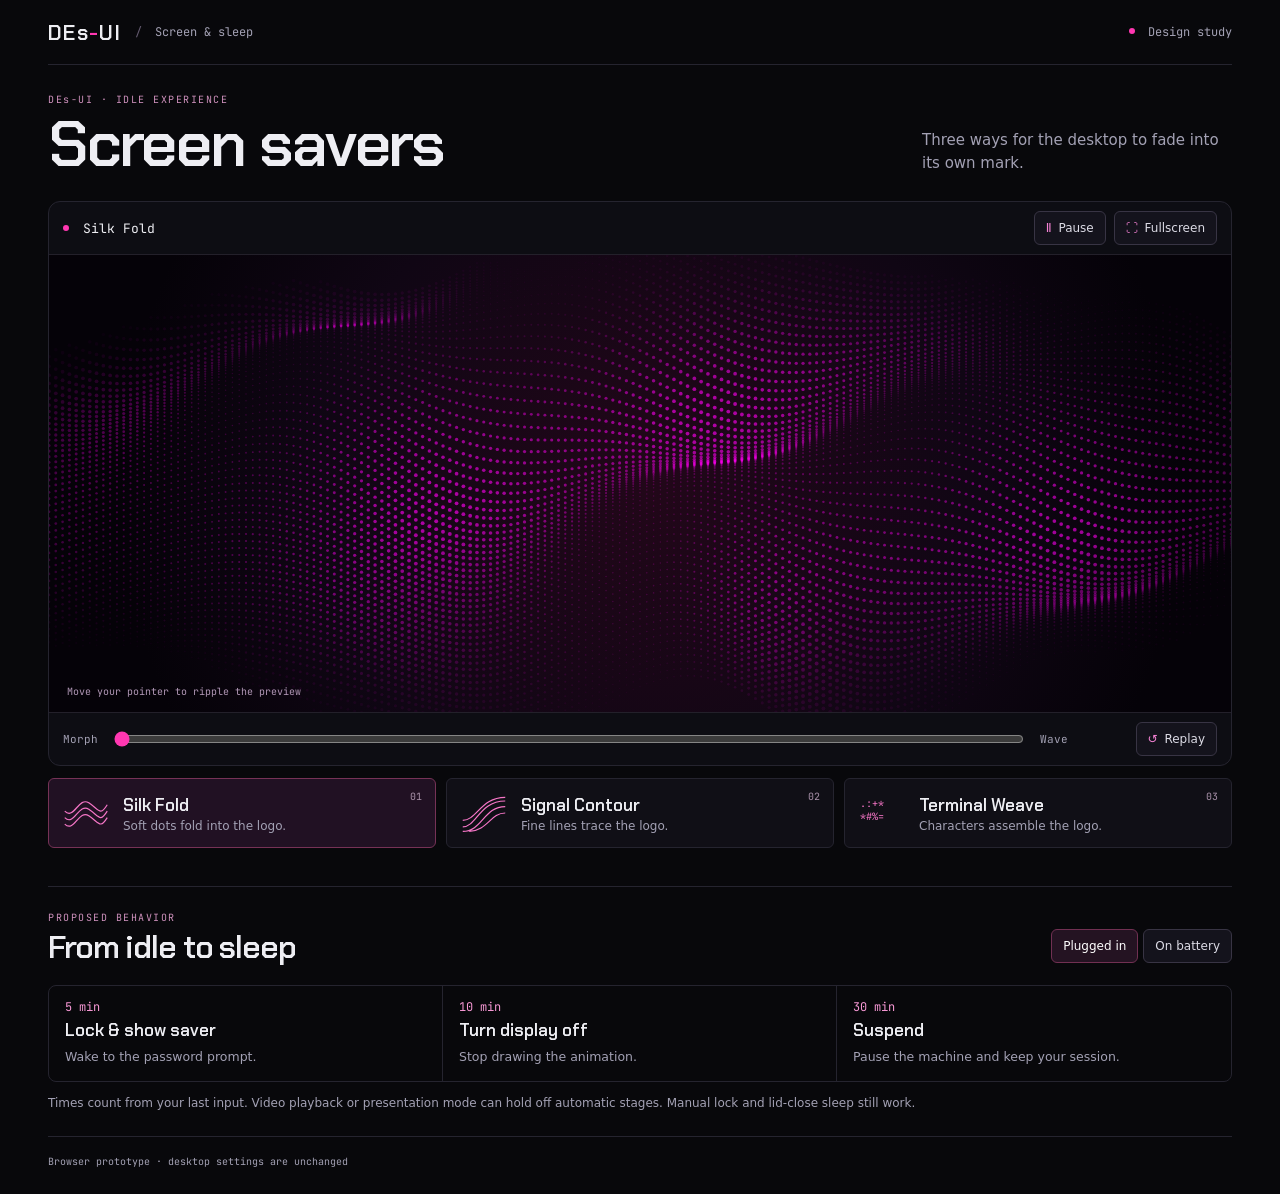
==== docs/prototypes/idle-saver/index.html @ c8d51416 "Prototype DEs-UI screensavers and idle power flow" ====
<!doctype html>
<html lang="en">
<head>
<meta charset="utf-8">
<meta name="viewport" content="width=device-width,initial-scale=1">
<meta name="theme-color" content="#08080b">
<title>DEs-UI · Screen savers</title>
<link rel="stylesheet" href="saver.css">
<script src="saver.js" defer></script>
</head>
<body>
<main class="page">
  <header class="mast">
    <span class="brand">DEs<span>-</span>UI</span>
    <span class="mast-slash" aria-hidden="true">/</span>
    <span>Screen &amp; sleep</span>
    <span class="edition"><i></i> Design study</span>
  </header>
  <section class="intro" aria-labelledby="title">
    <div><p class="eyebrow">DEs-UI · IDLE EXPERIENCE</p><h1 id="title">Screen savers</h1></div>
    <p>Three ways for the desktop to fade into its own mark.</p>
  </section>
  <section class="studio" id="studio" aria-label="Interactive screensaver preview">
    <div class="toolbar">
      <span class="preview-label"><i></i> <span id="preview-name">Silk Fold</span></span>
      <div class="tools">
        <button id="pause" type="button" aria-pressed="false"><span aria-hidden="true">Ⅱ</span> <span id="pause-label">Pause</span></button>
        <button id="full" type="button"><span aria-hidden="true">⛶</span> <span id="full-label">Fullscreen</span></button>
      </div>
    </div>
    <div class="screen" id="screen">
      <canvas id="waves" aria-hidden="true"></canvas>
      <p class="sr-only" id="canvas-description">Soft magenta dots move like folded silk and gather into the DEs-UI logo.</p>
      <span class="screen-note" id="motion-note">Move your pointer to ripple the preview</span>
    </div>
    <div class="transport">
      <label for="phase">Morph</label>
      <input id="phase" type="range" min="0" max="100" value="0" aria-label="Logo morph position">
      <output id="phase-label" for="phase">Wave</output>
      <button id="replay" type="button"><span aria-hidden="true">↺</span> Replay</button>
    </div>
  </section>
  <section class="studies" aria-label="Screensaver studies">
    <button class="study" type="button" data-style="silk" aria-pressed="true">
      <svg class="sample" viewBox="0 0 52 40" aria-hidden="true"><path d="M3 25C13 35 18 9 29 16s12 15 20 2M3 18C13 28 18 2 29 9s12 15 20 2M3 32C13 42 18 16 29 23s12 15 20 2"/></svg>
      <span><span class="study-title">Silk Fold</span><span class="study-copy">Soft dots fold into the logo.</span></span><span class="number">01</span>
    </button>
    <button class="study" type="button" data-style="contour" aria-pressed="false">
      <svg class="sample" viewBox="0 0 52 40" aria-hidden="true"><path d="M3 35C18 35 21 7 49 7M3 28C18 28 23 3 49 3M3 40C24 40 26 13 49 13M10 40C30 39 33 20 49 20"/></svg>
      <span><span class="study-title">Signal Contour</span><span class="study-copy">Fine lines trace the logo.</span></span><span class="number">02</span>
    </button>
    <button class="study" type="button" data-style="terminal" aria-pressed="false">
      <svg class="sample terminal" viewBox="0 0 52 40" aria-hidden="true"><text x="2" y="14">.:+*</text><text x="2" y="28">*#%=</text></svg>
      <span><span class="study-title">Terminal Weave</span><span class="study-copy">Characters assemble the logo.</span></span><span class="number">03</span>
    </button>
  </section>
  <section class="policy" aria-labelledby="policy-title">
    <div class="policy-head">
      <div><p class="eyebrow">PROPOSED BEHAVIOR</p><h2 id="policy-title">From idle to sleep</h2></div>
      <div class="power-toggle" aria-label="Power source">
        <button type="button" data-power="plugged" aria-pressed="true">Plugged in</button>
        <button type="button" data-power="battery" aria-pressed="false">On battery</button>
      </div>
    </div>
    <ol class="timeline">
      <li><span id="lock-time">5 min</span><strong>Lock &amp; show saver</strong><small>Wake to the password prompt.</small></li>
      <li><span id="off-time">10 min</span><strong>Turn display off</strong><small>Stop drawing the animation.</small></li>
      <li><span id="sleep-time">30 min</span><strong>Suspend</strong><small>Pause the machine and keep your session.</small></li>
    </ol>
    <p class="policy-note" id="policy-note">Times count from your last input. Video playback or presentation mode can hold off automatic stages. Manual lock and lid-close sleep still work.</p>
  </section>
  <footer>Browser prototype · desktop settings are unchanged</footer>
</main>
</body>
</html>
---- docs/prototypes/idle-saver/saver.css ----
@font-face{font-family:Chakra;src:url(../../../shell/assets/fonts/ChakraPetch-SemiBold.ttf)}
@font-face{font-family:JetBrains;src:url(../../../shell/assets/fonts/JetBrainsMono.ttf)}
:root{color-scheme:dark;--surface:#0d0d13;--ground:#08080b;--line:#25242f;--white:#eeeef3;--muted:#a3a1b4;--accent:#ff37b1;--mono:JetBrains,ui-monospace,monospace;--display:Chakra,system-ui,sans-serif}
*{box-sizing:border-box}body{margin:0;background:var(--ground);color:var(--white);font:15px/1.5 system-ui,sans-serif}button,input{font:inherit}button{cursor:pointer}button:focus-visible,input:focus-visible{outline:2px solid var(--accent);outline-offset:3px}button:hover{border-color:#7c5573}button[aria-pressed=true]{color:#fff;background:#241322;border-color:#713052}
.page{width:min(1320px,calc(100% - 96px));margin:auto}.mast{height:65px;display:flex;align-items:center;gap:13px;border-bottom:1px solid var(--line);color:var(--muted);font:12px var(--mono)}.brand{font:21px var(--display);letter-spacing:.06em;color:var(--white)}.brand span{color:var(--accent)}.mast-slash{color:#655b71}.edition{margin-left:auto}.edition i,.preview-label i{display:inline-block;width:6px;height:6px;border-radius:50%;background:var(--accent);margin-right:6px;vertical-align:2px}.intro{display:flex;justify-content:space-between;align-items:end;gap:25px;padding:28px 0 24px}.eyebrow{margin:0 0 7px;color:#cf91bd;font:10px var(--mono);letter-spacing:.15em}.intro h1,.policy h2{margin:0;font-family:var(--display);font-weight:600;letter-spacing:-.035em;line-height:1}.intro h1{font-size:clamp(38px,5vw,66px)}.intro>p{max-width:310px;color:var(--muted);margin:0 0 3px}
.studio{overflow:hidden;border:1px solid var(--line);border-radius:12px;background:var(--surface)}.toolbar,.transport{display:flex;align-items:center;gap:14px;padding:9px 14px;min-height:51px}.toolbar{justify-content:space-between}.preview-label{font:13px var(--mono)}.tools{display:flex;gap:8px}button{border:1px solid #383444;border-radius:6px;background:#14131c;color:#dcdbe5;padding:5px 11px;min-height:34px}.tools button,.transport button,.power-toggle button{font-size:12px}.tools button span[aria-hidden],.transport button span[aria-hidden]{margin-right:3px;color:#f582d4}
.screen{height:clamp(315px,51vh,680px);min-height:0;position:relative;background:#030205;overflow:hidden;border-block:1px solid #23202a}.screen canvas{display:block;width:100%;height:100%}.screen-note{position:absolute;bottom:14px;left:18px;color:#b298b7;font:10px var(--mono);pointer-events:none}.transport label,.transport output{font:11px var(--mono);color:var(--muted)}.transport output{width:82px}.transport input{accent-color:var(--accent);min-width:0;flex:1}
.studies{display:grid;grid-template-columns:repeat(3,minmax(0,1fr));gap:10px;margin:12px 0 0}.study{display:grid;grid-template-columns:48px minmax(0,1fr) auto;align-items:center;text-align:left;gap:13px;padding:11px 13px;background:#100f16;border-color:var(--line);min-height:70px}.study[aria-pressed=true]{background:#211123;border-color:#763256}.study-title{display:block;font:17px var(--display);color:var(--white)}.study-copy{display:block;font:12px system-ui;color:var(--muted);margin-top:3px}.number{align-self:start;color:#a992aa;font:10px var(--mono)}.sample{width:48px;height:40px;fill:none;stroke:#f575c6;stroke-width:1.3}.sample.terminal{font:11px var(--mono);fill:#f575c6;stroke:none}
.policy{margin:38px 0 18px;border-block:1px solid var(--line);padding:24px 0}.policy-head{display:flex;justify-content:space-between;align-items:end;gap:12px}.policy h2{font-size:32px}.power-toggle{display:flex;gap:5px}.timeline{display:grid;grid-template-columns:repeat(3,1fr);padding:0;list-style:none;margin:22px 0 10px;border:1px solid var(--line);border-radius:8px}.timeline li{padding:13px 16px;border-right:1px solid var(--line)}.timeline li:last-child{border:0}.timeline span{display:block;font:12px var(--mono);color:#f798d5}.timeline strong{display:block;margin:4px 0;font:17px var(--display)}.timeline small,.policy-note,footer{color:var(--muted)}.policy-note{font-size:12px;margin:12px 0 0}footer{font:10px var(--mono);padding-bottom:26px}.sr-only{position:absolute;width:1px;height:1px;clip-path:inset(50%);white-space:nowrap;overflow:hidden}
.studio:fullscreen{display:flex;flex-direction:column;border:0;border-radius:0;background:#030205}.studio:fullscreen .screen{height:auto;flex:1;border:0}.studio:fullscreen .toolbar{position:absolute;top:12px;right:15px;z-index:2;background:#0b0813cc;border:1px solid #3e2639;border-radius:8px;opacity:.9;gap:14px}.studio:fullscreen .transport{display:none}
@media(max-width:850px){.page{width:calc(100% - 36px)}.study{gap:7px;padding:10px 8px;grid-template-columns:33px 1fr}.sample{width:33px}.number{display:none}.study-copy{font-size:11px}}
@media(max-width:560px){.mast{height:52px}.edition{display:none}.intro{display:block;padding:20px 0}.intro>p{margin-top:9px}.studies{grid-template-columns:1fr;gap:5px}.study{min-height:51px;padding:5px 10px}.study-copy{display:inline}.study-title{display:inline;margin-right:6px}.timeline{grid-template-columns:1fr}.timeline li{border-right:0;border-bottom:1px solid var(--line)}.policy-head{align-items:start;flex-direction:column}.screen-note{bottom:9px;left:10px}.toolbar,.transport{gap:8px;padding-inline:8px}.transport output{width:55px}}
button:disabled{opacity:.45;cursor:default}
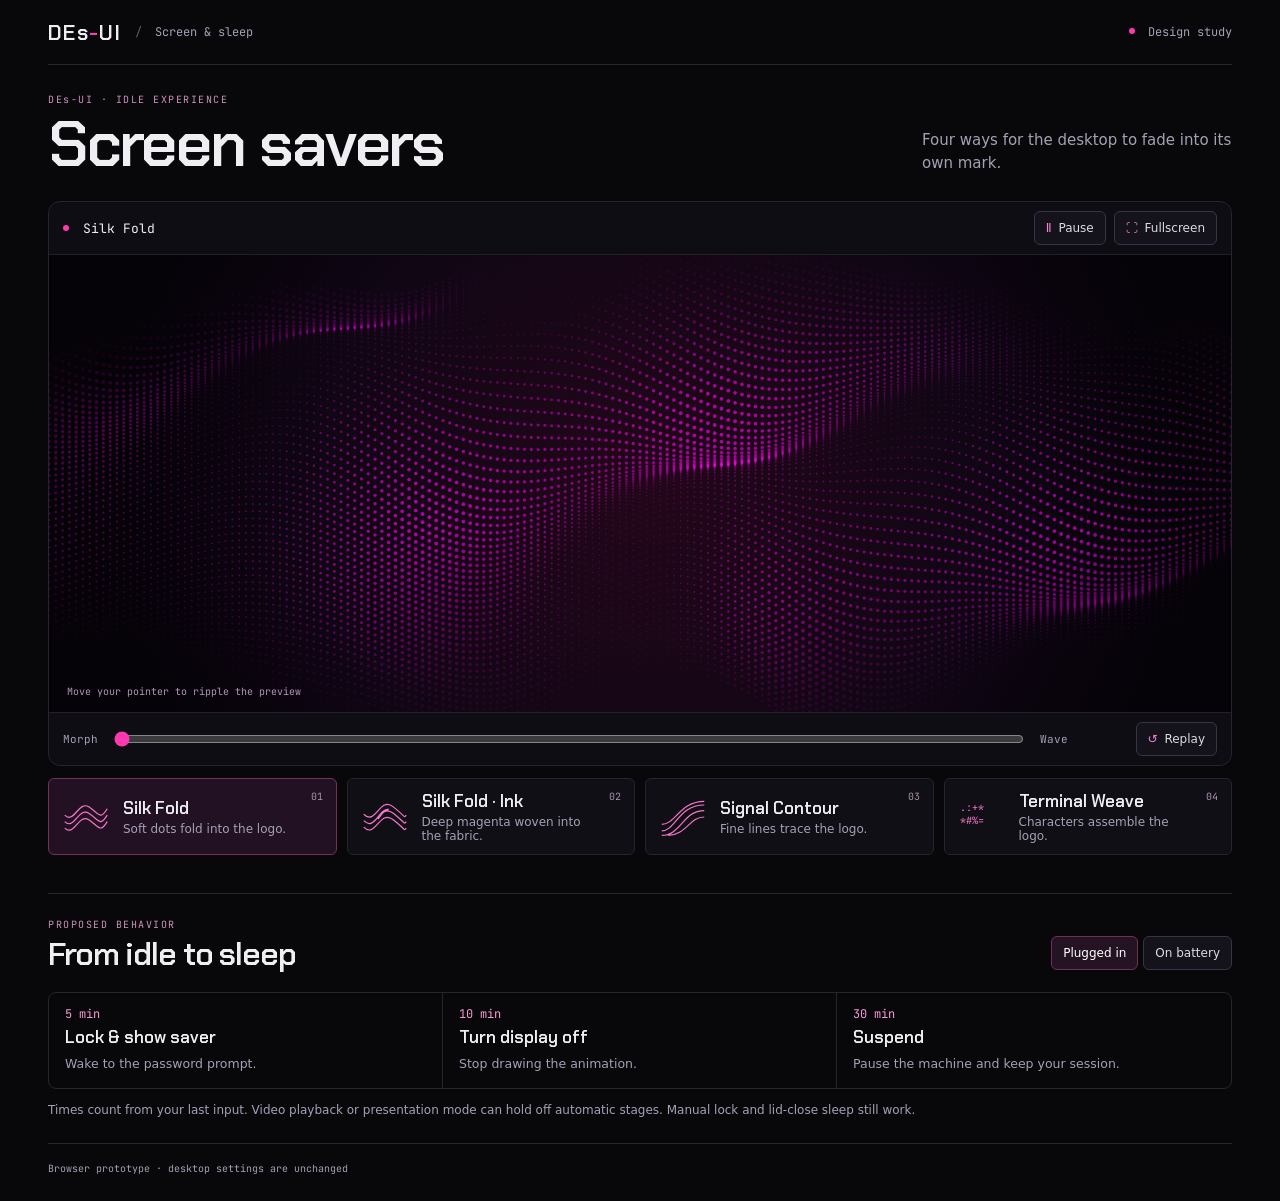
==== commit 572faf97: "Weave the DEs-UI wordmark into Silk Fold" ====
--- a/docs/prototypes/idle-saver/index.html
+++ b/docs/prototypes/idle-saver/index.html
@@ -18,7 +18,7 @@
   </header>
   <section class="intro" aria-labelledby="title">
     <div><p class="eyebrow">DEs-UI · IDLE EXPERIENCE</p><h1 id="title">Screen savers</h1></div>
-    <p>Three ways for the desktop to fade into its own mark.</p>
+    <p>Four ways for the desktop to fade into its own mark.</p>
   </section>
   <section class="studio" id="studio" aria-label="Interactive screensaver preview">
     <div class="toolbar">
@@ -34,8 +34,8 @@
       <span class="screen-note" id="motion-note">Move your pointer to ripple the preview</span>
     </div>
     <div class="transport">
-      <label for="phase">Morph</label>
-      <input id="phase" type="range" min="0" max="100" value="0" aria-label="Logo morph position">
+      <label id="phase-caption" for="phase">Morph</label>
+      <input id="phase" type="range" min="0" max="100" value="0">
       <output id="phase-label" for="phase">Wave</output>
       <button id="replay" type="button"><span aria-hidden="true">↺</span> Replay</button>
     </div>
@@ -45,13 +45,17 @@
       <svg class="sample" viewBox="0 0 52 40" aria-hidden="true"><path d="M3 25C13 35 18 9 29 16s12 15 20 2M3 18C13 28 18 2 29 9s12 15 20 2M3 32C13 42 18 16 29 23s12 15 20 2"/></svg>
       <span><span class="study-title">Silk Fold</span><span class="study-copy">Soft dots fold into the logo.</span></span><span class="number">01</span>
     </button>
+    <button class="study" type="button" data-style="silk-ink" aria-pressed="false">
+      <svg class="sample" viewBox="0 0 52 40" aria-hidden="true"><path d="M3 24C16 37 20 4 35 16s11 12 14 9M3 17C16 30 20-3 35 9s11 12 14 9M3 31C16 44 20 11 35 23s11 12 14 9"/><path stroke-width="2.4" d="M18 22c4-6 7-10 12-10"/></svg>
+      <span><span class="study-title">Silk Fold · Ink</span><span class="study-copy">Deep magenta woven into the fabric.</span></span><span class="number">02</span>
+    </button>
     <button class="study" type="button" data-style="contour" aria-pressed="false">
       <svg class="sample" viewBox="0 0 52 40" aria-hidden="true"><path d="M3 35C18 35 21 7 49 7M3 28C18 28 23 3 49 3M3 40C24 40 26 13 49 13M10 40C30 39 33 20 49 20"/></svg>
-      <span><span class="study-title">Signal Contour</span><span class="study-copy">Fine lines trace the logo.</span></span><span class="number">02</span>
+      <span><span class="study-title">Signal Contour</span><span class="study-copy">Fine lines trace the logo.</span></span><span class="number">03</span>
     </button>
     <button class="study" type="button" data-style="terminal" aria-pressed="false">
       <svg class="sample terminal" viewBox="0 0 52 40" aria-hidden="true"><text x="2" y="14">.:+*</text><text x="2" y="28">*#%=</text></svg>
-      <span><span class="study-title">Terminal Weave</span><span class="study-copy">Characters assemble the logo.</span></span><span class="number">03</span>
+      <span><span class="study-title">Terminal Weave</span><span class="study-copy">Characters assemble the logo.</span></span><span class="number">04</span>
     </button>
   </section>
   <section class="policy" aria-labelledby="policy-title">
--- a/docs/prototypes/idle-saver/saver.css
+++ b/docs/prototypes/idle-saver/saver.css
@@ -5,9 +5,9 @@
 .page{width:min(1320px,calc(100% - 96px));margin:auto}.mast{height:65px;display:flex;align-items:center;gap:13px;border-bottom:1px solid var(--line);color:var(--muted);font:12px var(--mono)}.brand{font:21px var(--display);letter-spacing:.06em;color:var(--white)}.brand span{color:var(--accent)}.mast-slash{color:#655b71}.edition{margin-left:auto}.edition i,.preview-label i{display:inline-block;width:6px;height:6px;border-radius:50%;background:var(--accent);margin-right:6px;vertical-align:2px}.intro{display:flex;justify-content:space-between;align-items:end;gap:25px;padding:28px 0 24px}.eyebrow{margin:0 0 7px;color:#cf91bd;font:10px var(--mono);letter-spacing:.15em}.intro h1,.policy h2{margin:0;font-family:var(--display);font-weight:600;letter-spacing:-.035em;line-height:1}.intro h1{font-size:clamp(38px,5vw,66px)}.intro>p{max-width:310px;color:var(--muted);margin:0 0 3px}
 .studio{overflow:hidden;border:1px solid var(--line);border-radius:12px;background:var(--surface)}.toolbar,.transport{display:flex;align-items:center;gap:14px;padding:9px 14px;min-height:51px}.toolbar{justify-content:space-between}.preview-label{font:13px var(--mono)}.tools{display:flex;gap:8px}button{border:1px solid #383444;border-radius:6px;background:#14131c;color:#dcdbe5;padding:5px 11px;min-height:34px}.tools button,.transport button,.power-toggle button{font-size:12px}.tools button span[aria-hidden],.transport button span[aria-hidden]{margin-right:3px;color:#f582d4}
 .screen{height:clamp(315px,51vh,680px);min-height:0;position:relative;background:#030205;overflow:hidden;border-block:1px solid #23202a}.screen canvas{display:block;width:100%;height:100%}.screen-note{position:absolute;bottom:14px;left:18px;color:#b298b7;font:10px var(--mono);pointer-events:none}.transport label,.transport output{font:11px var(--mono);color:var(--muted)}.transport output{width:82px}.transport input{accent-color:var(--accent);min-width:0;flex:1}
-.studies{display:grid;grid-template-columns:repeat(3,minmax(0,1fr));gap:10px;margin:12px 0 0}.study{display:grid;grid-template-columns:48px minmax(0,1fr) auto;align-items:center;text-align:left;gap:13px;padding:11px 13px;background:#100f16;border-color:var(--line);min-height:70px}.study[aria-pressed=true]{background:#211123;border-color:#763256}.study-title{display:block;font:17px var(--display);color:var(--white)}.study-copy{display:block;font:12px system-ui;color:var(--muted);margin-top:3px}.number{align-self:start;color:#a992aa;font:10px var(--mono)}.sample{width:48px;height:40px;fill:none;stroke:#f575c6;stroke-width:1.3}.sample.terminal{font:11px var(--mono);fill:#f575c6;stroke:none}
+.studies{display:grid;grid-template-columns:repeat(4,minmax(0,1fr));gap:10px;margin:12px 0 0}.study{display:grid;grid-template-columns:48px minmax(0,1fr) auto;align-items:center;text-align:left;gap:13px;padding:11px 13px;background:#100f16;border-color:var(--line);min-height:70px}.study[aria-pressed=true]{background:#211123;border-color:#763256}.study-title{display:block;font:17px var(--display);color:var(--white)}.study-copy{display:block;font:12px system-ui;color:var(--muted);margin-top:3px}.number{align-self:start;color:#a992aa;font:10px var(--mono)}.sample{width:48px;height:40px;fill:none;stroke:#f575c6;stroke-width:1.3}.sample.terminal{font:11px var(--mono);fill:#f575c6;stroke:none}
 .policy{margin:38px 0 18px;border-block:1px solid var(--line);padding:24px 0}.policy-head{display:flex;justify-content:space-between;align-items:end;gap:12px}.policy h2{font-size:32px}.power-toggle{display:flex;gap:5px}.timeline{display:grid;grid-template-columns:repeat(3,1fr);padding:0;list-style:none;margin:22px 0 10px;border:1px solid var(--line);border-radius:8px}.timeline li{padding:13px 16px;border-right:1px solid var(--line)}.timeline li:last-child{border:0}.timeline span{display:block;font:12px var(--mono);color:#f798d5}.timeline strong{display:block;margin:4px 0;font:17px var(--display)}.timeline small,.policy-note,footer{color:var(--muted)}.policy-note{font-size:12px;margin:12px 0 0}footer{font:10px var(--mono);padding-bottom:26px}.sr-only{position:absolute;width:1px;height:1px;clip-path:inset(50%);white-space:nowrap;overflow:hidden}
 .studio:fullscreen{display:flex;flex-direction:column;border:0;border-radius:0;background:#030205}.studio:fullscreen .screen{height:auto;flex:1;border:0}.studio:fullscreen .toolbar{position:absolute;top:12px;right:15px;z-index:2;background:#0b0813cc;border:1px solid #3e2639;border-radius:8px;opacity:.9;gap:14px}.studio:fullscreen .transport{display:none}
-@media(max-width:850px){.page{width:calc(100% - 36px)}.study{gap:7px;padding:10px 8px;grid-template-columns:33px 1fr}.sample{width:33px}.number{display:none}.study-copy{font-size:11px}}
+@media(max-width:850px){.studies{grid-template-columns:repeat(2,minmax(0,1fr))}.page{width:calc(100% - 36px)}.study{gap:7px;padding:10px 8px;grid-template-columns:33px 1fr}.sample{width:33px}.number{display:none}.study-copy{font-size:11px}}
 @media(max-width:560px){.mast{height:52px}.edition{display:none}.intro{display:block;padding:20px 0}.intro>p{margin-top:9px}.studies{grid-template-columns:1fr;gap:5px}.study{min-height:51px;padding:5px 10px}.study-copy{display:inline}.study-title{display:inline;margin-right:6px}.timeline{grid-template-columns:1fr}.timeline li{border-right:0;border-bottom:1px solid var(--line)}.policy-head{align-items:start;flex-direction:column}.screen-note{bottom:9px;left:10px}.toolbar,.transport{gap:8px;padding-inline:8px}.transport output{width:55px}}
 button:disabled{opacity:.45;cursor:default}
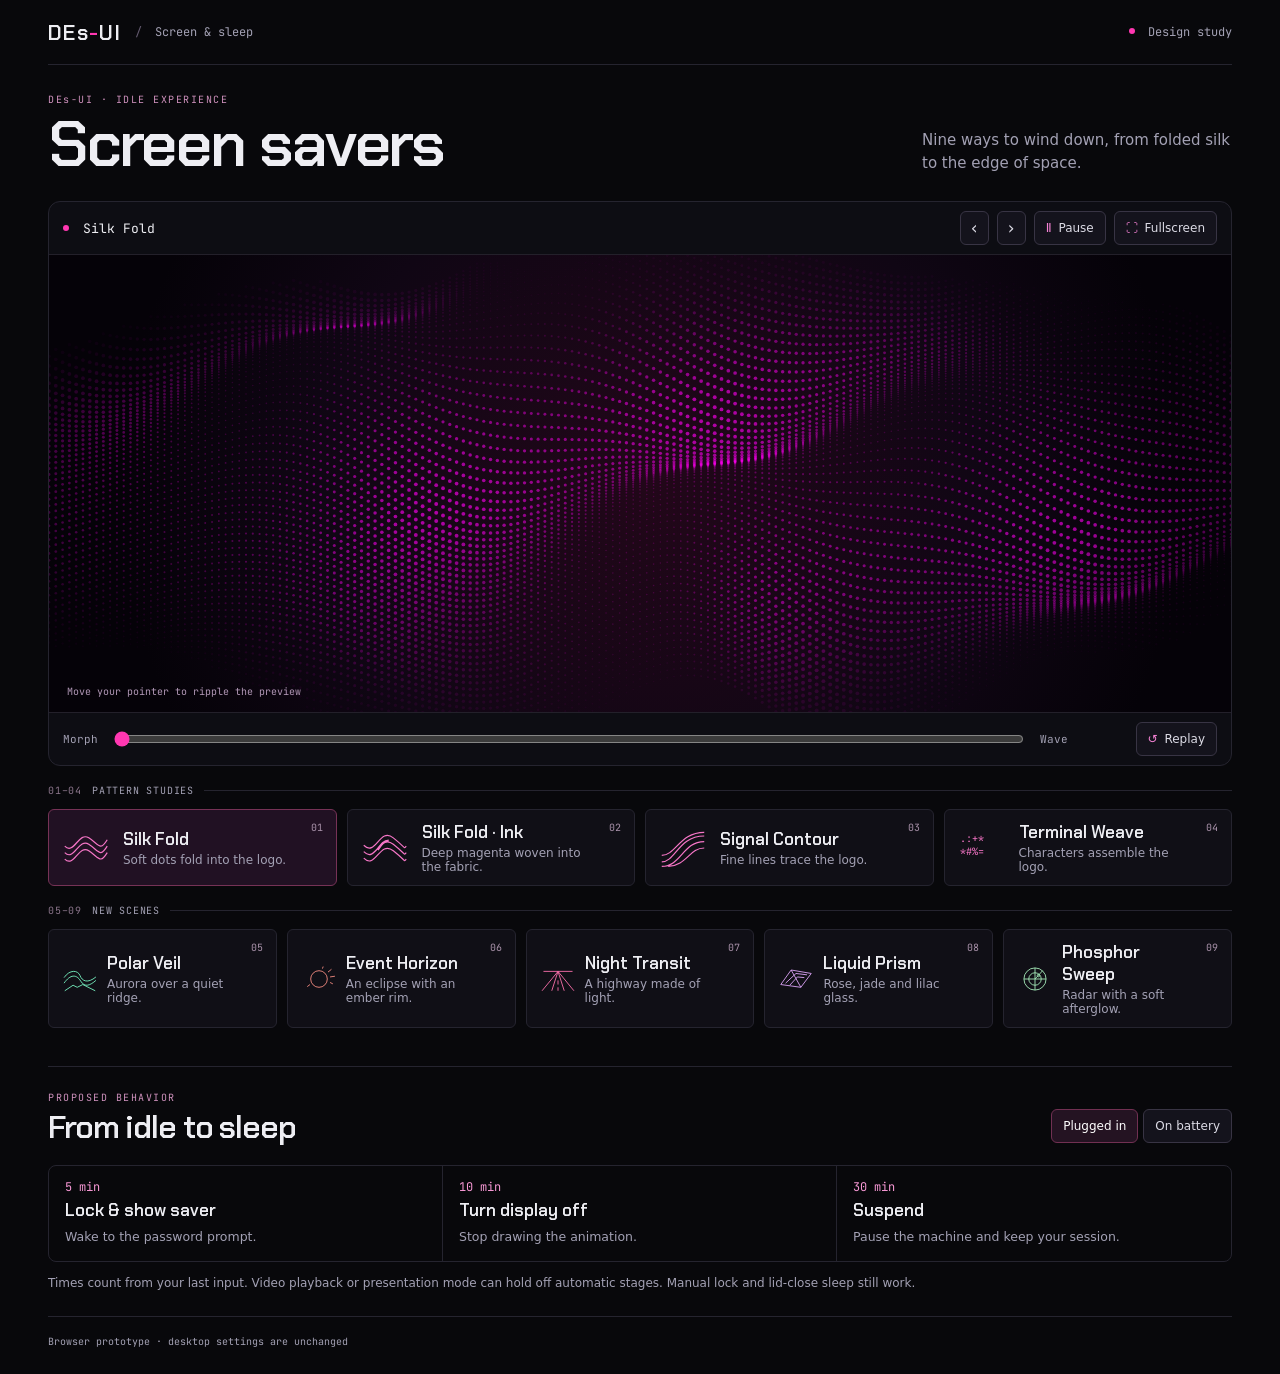
==== commit 1fb357cd: "Add five screensaver scenes to the DEs-UI gallery" ====
--- a/docs/prototypes/idle-saver/index.html
+++ b/docs/prototypes/idle-saver/index.html
@@ -6,6 +6,7 @@
 <meta name="theme-color" content="#08080b">
 <title>DEs-UI · Screen savers</title>
 <link rel="stylesheet" href="saver.css">
+<script src="scenes.js" defer></script>
 <script src="saver.js" defer></script>
 </head>
 <body>
@@ -18,12 +19,14 @@
   </header>
   <section class="intro" aria-labelledby="title">
     <div><p class="eyebrow">DEs-UI · IDLE EXPERIENCE</p><h1 id="title">Screen savers</h1></div>
-    <p>Four ways for the desktop to fade into its own mark.</p>
+    <p>Nine ways to wind down, from folded silk to the edge of space.</p>
   </section>
   <section class="studio" id="studio" aria-label="Interactive screensaver preview">
     <div class="toolbar">
       <span class="preview-label"><i></i> <span id="preview-name">Silk Fold</span></span>
       <div class="tools">
+        <button id="previous" type="button" aria-label="Previous screensaver" title="Previous screensaver">‹</button>
+        <button id="next" type="button" aria-label="Next screensaver" title="Next screensaver">›</button>
         <button id="pause" type="button" aria-pressed="false"><span aria-hidden="true">Ⅱ</span> <span id="pause-label">Pause</span></button>
         <button id="full" type="button"><span aria-hidden="true">⛶</span> <span id="full-label">Fullscreen</span></button>
       </div>
@@ -40,6 +43,7 @@
       <button id="replay" type="button"><span aria-hidden="true">↺</span> Replay</button>
     </div>
   </section>
+  <p class="group-title">01–04 <span>Pattern studies</span></p>
   <section class="studies" aria-label="Screensaver studies">
     <button class="study" type="button" data-style="silk" aria-pressed="true">
       <svg class="sample" viewBox="0 0 52 40" aria-hidden="true"><path d="M3 25C13 35 18 9 29 16s12 15 20 2M3 18C13 28 18 2 29 9s12 15 20 2M3 32C13 42 18 16 29 23s12 15 20 2"/></svg>
@@ -56,6 +60,29 @@
     <button class="study" type="button" data-style="terminal" aria-pressed="false">
       <svg class="sample terminal" viewBox="0 0 52 40" aria-hidden="true"><text x="2" y="14">.:+*</text><text x="2" y="28">*#%=</text></svg>
       <span><span class="study-title">Terminal Weave</span><span class="study-copy">Characters assemble the logo.</span></span><span class="number">04</span>
+    </button>
+  </section>
+  <p class="group-title">05–09 <span>New scenes</span></p>
+  <section class="studies scene-studies" aria-label="New screensaver scenes">
+    <button class="study" type="button" data-style="polar-veil" aria-pressed="false">
+      <svg class="sample" style="--sample:#76f1c0" viewBox="0 0 52 40" aria-hidden="true"><path d="M3 18C11 6 23 7 26 15s11 12 23 2M3 26c9-13 18-13 24-3s14 6 22-1M4 37l12-8 6 3 8-4 18 9"/></svg>
+      <span><span class="study-title">Polar Veil</span><span class="study-copy">Aurora over a quiet ridge.</span></span><span class="number">05</span>
+    </button>
+    <button class="study" type="button" data-style="event-horizon" aria-pressed="false">
+      <svg class="sample" style="--sample:#f38b80" viewBox="0 0 52 40" aria-hidden="true"><circle cx="26" cy="20" r="12"/><path d="M31 5l1-3m7 8 5-4m-2 11 7-1m-7 9 4 2M13 28l-4 3"/></svg>
+      <span><span class="study-title">Event Horizon</span><span class="study-copy">An eclipse with an ember rim.</span></span><span class="number">06</span>
+    </button>
+    <button class="study" type="button" data-style="night-transit" aria-pressed="false">
+      <svg class="sample" style="--sample:#fa70ab" viewBox="0 0 52 40" aria-hidden="true"><path d="M26 9 3 37m23-28 23 28M26 9l-9 28m9-28 9 28M5 9h42M26 22v6m0 4v5"/></svg>
+      <span><span class="study-title">Night Transit</span><span class="study-copy">A highway made of light.</span></span><span class="number">07</span>
+    </button>
+    <button class="study" type="button" data-style="liquid-prism" aria-pressed="false">
+      <svg class="sample" style="--sample:#dba3f5" viewBox="0 0 52 40" aria-hidden="true"><path d="M4 28 19 7l29 5-15 20-29-4Zm15-21 14 25m-22-6 15-14 16 2m-25 15 11-12 10 1"/></svg>
+      <span><span class="study-title">Liquid Prism</span><span class="study-copy">Rose, jade and lilac glass.</span></span><span class="number">08</span>
+    </button>
+    <button class="study" type="button" data-style="phosphor-sweep" aria-pressed="false">
+      <svg class="sample" style="--sample:#a4eab8" viewBox="0 0 52 40" aria-hidden="true"><circle cx="26" cy="20" r="16"/><circle cx="26" cy="20" r="9"/><path d="m26 20 11-12M26 4v32M10 20h32"/><circle cx="31" cy="15" r="1.8"/></svg>
+      <span><span class="study-title">Phosphor Sweep</span><span class="study-copy">Radar with a soft afterglow.</span></span><span class="number">09</span>
     </button>
   </section>
   <section class="policy" aria-labelledby="policy-title">
--- a/docs/prototypes/idle-saver/saver.css
+++ b/docs/prototypes/idle-saver/saver.css
@@ -11,3 +11,9 @@
 @media(max-width:850px){.studies{grid-template-columns:repeat(2,minmax(0,1fr))}.page{width:calc(100% - 36px)}.study{gap:7px;padding:10px 8px;grid-template-columns:33px 1fr}.sample{width:33px}.number{display:none}.study-copy{font-size:11px}}
 @media(max-width:560px){.mast{height:52px}.edition{display:none}.intro{display:block;padding:20px 0}.intro>p{margin-top:9px}.studies{grid-template-columns:1fr;gap:5px}.study{min-height:51px;padding:5px 10px}.study-copy{display:inline}.study-title{display:inline;margin-right:6px}.timeline{grid-template-columns:1fr}.timeline li{border-right:0;border-bottom:1px solid var(--line)}.policy-head{align-items:start;flex-direction:column}.screen-note{bottom:9px;left:10px}.toolbar,.transport{gap:8px;padding-inline:8px}.transport output{width:55px}}
 button:disabled{opacity:.45;cursor:default}
+.group-title{display:flex;align-items:center;gap:10px;margin:18px 0 0;color:#8a748a;font:10px var(--mono);letter-spacing:.08em}.group-title span{color:var(--muted);text-transform:uppercase}.group-title:after{content:"";height:1px;flex:1;background:var(--line)}
+.scene-studies{grid-template-columns:repeat(5,minmax(0,1fr))}.scene-studies .study{grid-template-columns:36px minmax(0,1fr) auto;gap:9px}.scene-studies .sample{width:36px;stroke:var(--sample)}
+.tools #previous,.tools #next{min-width:29px;padding-inline:5px;font-size:17px;line-height:1}.preview-label{min-width:0;overflow:hidden;text-overflow:ellipsis;white-space:nowrap}
+@media(max-width:1050px){.scene-studies{grid-template-columns:repeat(3,minmax(0,1fr))}}
+@media(max-width:720px){.scene-studies{grid-template-columns:repeat(2,minmax(0,1fr))}.scene-studies .study{grid-template-columns:29px minmax(0,1fr)}.scene-studies .sample{width:29px}}
+@media(max-width:560px){.scene-studies{grid-template-columns:1fr}.tools{gap:4px}.tools button{padding-inline:6px}.toolbar{gap:5px}.studio:fullscreen .toolbar{left:10px;right:10px}}
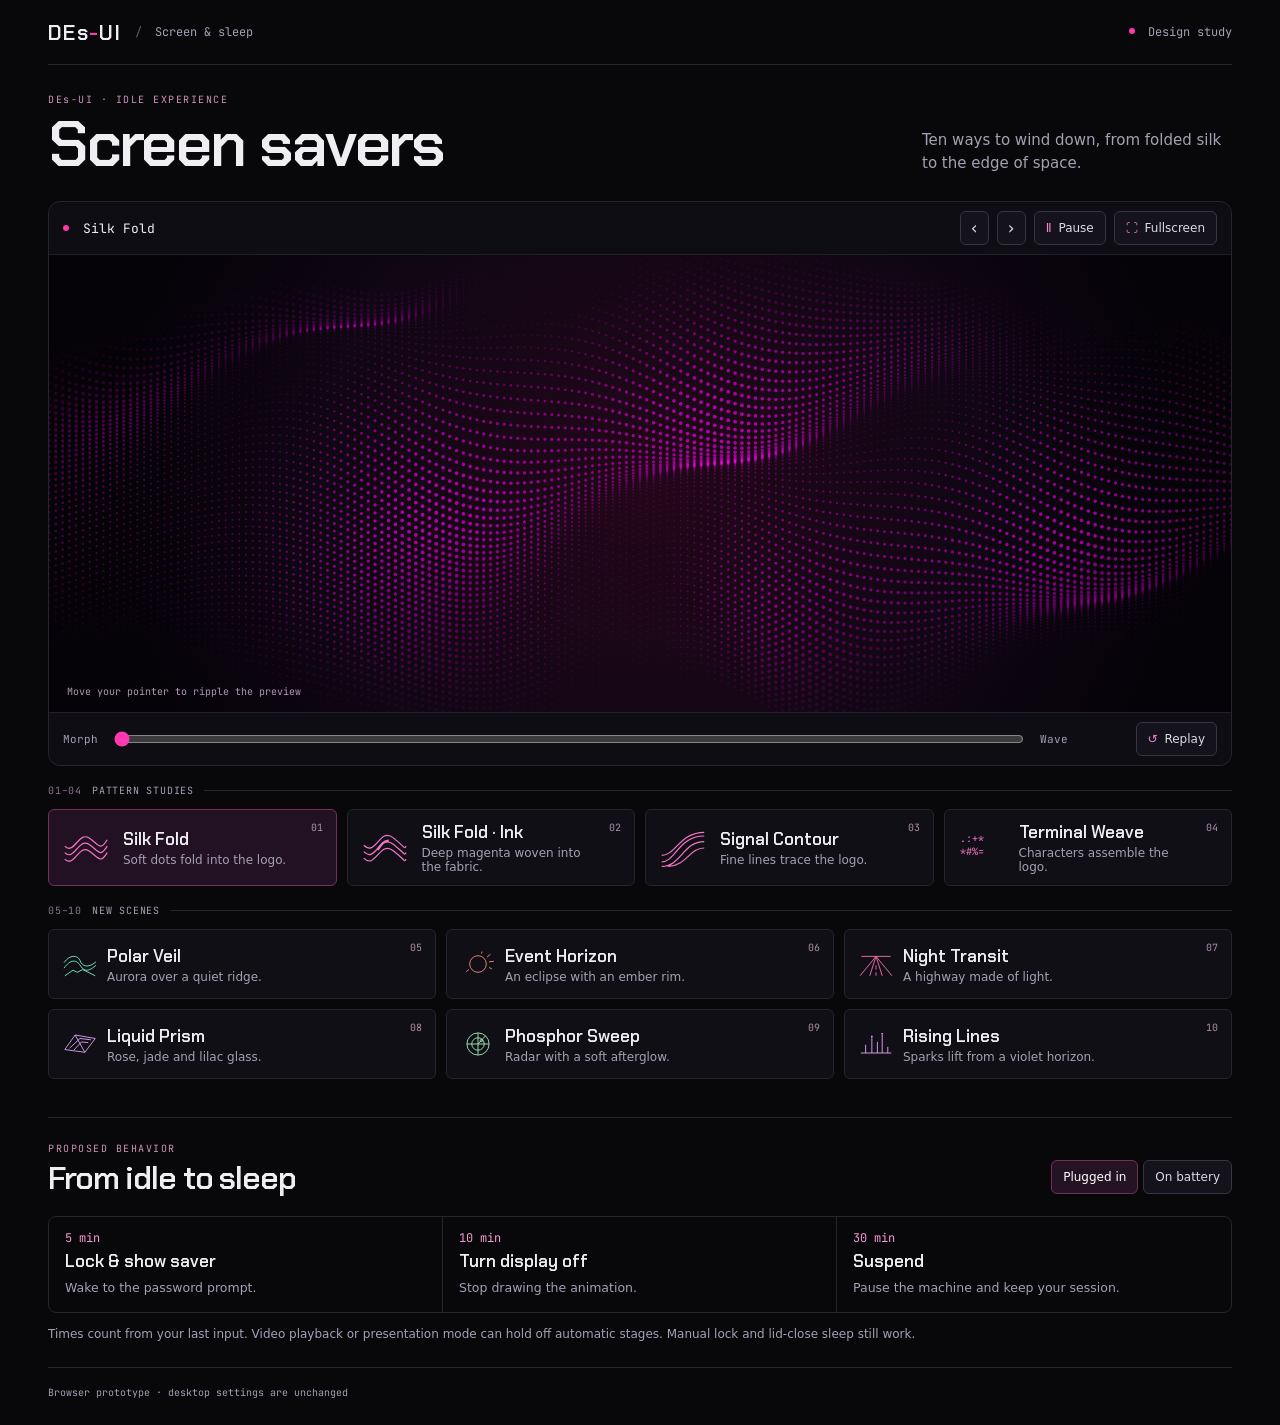
==== commit 16432708: "Recreate Rising Lines in the screensaver gallery" ====
--- a/docs/prototypes/idle-saver/index.html
+++ b/docs/prototypes/idle-saver/index.html
@@ -19,7 +19,7 @@
   </header>
   <section class="intro" aria-labelledby="title">
     <div><p class="eyebrow">DEs-UI · IDLE EXPERIENCE</p><h1 id="title">Screen savers</h1></div>
-    <p>Nine ways to wind down, from folded silk to the edge of space.</p>
+    <p>Ten ways to wind down, from folded silk to the edge of space.</p>
   </section>
   <section class="studio" id="studio" aria-label="Interactive screensaver preview">
     <div class="toolbar">
@@ -62,7 +62,7 @@
       <span><span class="study-title">Terminal Weave</span><span class="study-copy">Characters assemble the logo.</span></span><span class="number">04</span>
     </button>
   </section>
-  <p class="group-title">05–09 <span>New scenes</span></p>
+  <p class="group-title">05–10 <span>New scenes</span></p>
   <section class="studies scene-studies" aria-label="New screensaver scenes">
     <button class="study" type="button" data-style="polar-veil" aria-pressed="false">
       <svg class="sample" style="--sample:#76f1c0" viewBox="0 0 52 40" aria-hidden="true"><path d="M3 18C11 6 23 7 26 15s11 12 23 2M3 26c9-13 18-13 24-3s14 6 22-1M4 37l12-8 6 3 8-4 18 9"/></svg>
@@ -84,6 +84,10 @@
       <svg class="sample" style="--sample:#a4eab8" viewBox="0 0 52 40" aria-hidden="true"><circle cx="26" cy="20" r="16"/><circle cx="26" cy="20" r="9"/><path d="m26 20 11-12M26 4v32M10 20h32"/><circle cx="31" cy="15" r="1.8"/></svg>
       <span><span class="study-title">Phosphor Sweep</span><span class="study-copy">Radar with a soft afterglow.</span></span><span class="number">09</span>
     </button>
+    <button class="study" type="button" data-style="rising-lines" aria-pressed="false">
+      <svg class="sample" style="--sample:#e5a4f9" viewBox="0 0 52 40" aria-hidden="true"><path d="M4 33h44M11 33V21m9 12V10m8 23V17m7 16V6m8 27V24"/><path stroke-width="2.3" d="M35 6V4m-15 6V8"/></svg>
+      <span><span class="study-title">Rising Lines</span><span class="study-copy">Sparks lift from a violet horizon.</span></span><span class="number">10</span>
+    </button>
   </section>
   <section class="policy" aria-labelledby="policy-title">
     <div class="policy-head">
--- a/docs/prototypes/idle-saver/saver.css
+++ b/docs/prototypes/idle-saver/saver.css
@@ -12,7 +12,7 @@
 @media(max-width:560px){.mast{height:52px}.edition{display:none}.intro{display:block;padding:20px 0}.intro>p{margin-top:9px}.studies{grid-template-columns:1fr;gap:5px}.study{min-height:51px;padding:5px 10px}.study-copy{display:inline}.study-title{display:inline;margin-right:6px}.timeline{grid-template-columns:1fr}.timeline li{border-right:0;border-bottom:1px solid var(--line)}.policy-head{align-items:start;flex-direction:column}.screen-note{bottom:9px;left:10px}.toolbar,.transport{gap:8px;padding-inline:8px}.transport output{width:55px}}
 button:disabled{opacity:.45;cursor:default}
 .group-title{display:flex;align-items:center;gap:10px;margin:18px 0 0;color:#8a748a;font:10px var(--mono);letter-spacing:.08em}.group-title span{color:var(--muted);text-transform:uppercase}.group-title:after{content:"";height:1px;flex:1;background:var(--line)}
-.scene-studies{grid-template-columns:repeat(5,minmax(0,1fr))}.scene-studies .study{grid-template-columns:36px minmax(0,1fr) auto;gap:9px}.scene-studies .sample{width:36px;stroke:var(--sample)}
+.scene-studies{grid-template-columns:repeat(3,minmax(0,1fr))}.scene-studies .study{grid-template-columns:36px minmax(0,1fr) auto;gap:9px}.scene-studies .sample{width:36px;stroke:var(--sample)}
 .tools #previous,.tools #next{min-width:29px;padding-inline:5px;font-size:17px;line-height:1}.preview-label{min-width:0;overflow:hidden;text-overflow:ellipsis;white-space:nowrap}
 @media(max-width:1050px){.scene-studies{grid-template-columns:repeat(3,minmax(0,1fr))}}
 @media(max-width:720px){.scene-studies{grid-template-columns:repeat(2,minmax(0,1fr))}.scene-studies .study{grid-template-columns:29px minmax(0,1fr)}.scene-studies .sample{width:29px}}
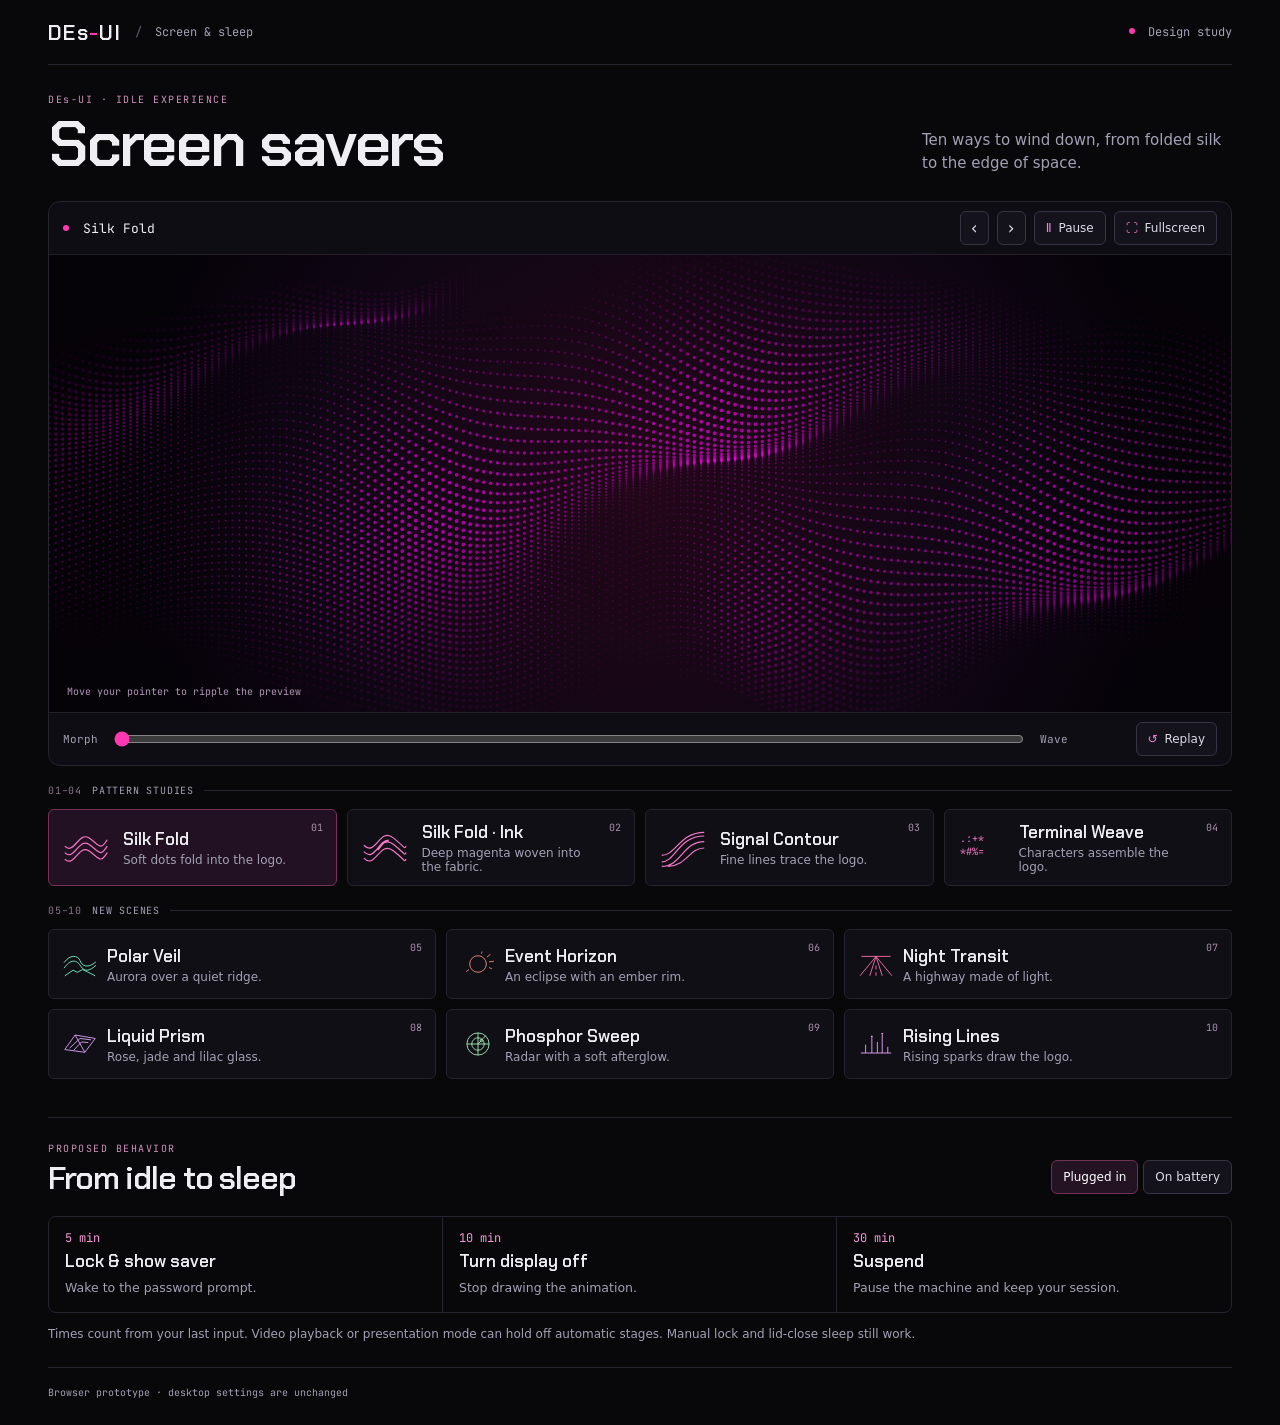
==== commit fc0d82de: "Draw the DEs-UI logo with rising sparks" ====
--- a/docs/prototypes/idle-saver/index.html
+++ b/docs/prototypes/idle-saver/index.html
@@ -86,7 +86,7 @@
     </button>
     <button class="study" type="button" data-style="rising-lines" aria-pressed="false">
       <svg class="sample" style="--sample:#e5a4f9" viewBox="0 0 52 40" aria-hidden="true"><path d="M4 33h44M11 33V21m9 12V10m8 23V17m7 16V6m8 27V24"/><path stroke-width="2.3" d="M35 6V4m-15 6V8"/></svg>
-      <span><span class="study-title">Rising Lines</span><span class="study-copy">Sparks lift from a violet horizon.</span></span><span class="number">10</span>
+      <span><span class="study-title">Rising Lines</span><span class="study-copy">Rising sparks draw the logo.</span></span><span class="number">10</span>
     </button>
   </section>
   <section class="policy" aria-labelledby="policy-title">
